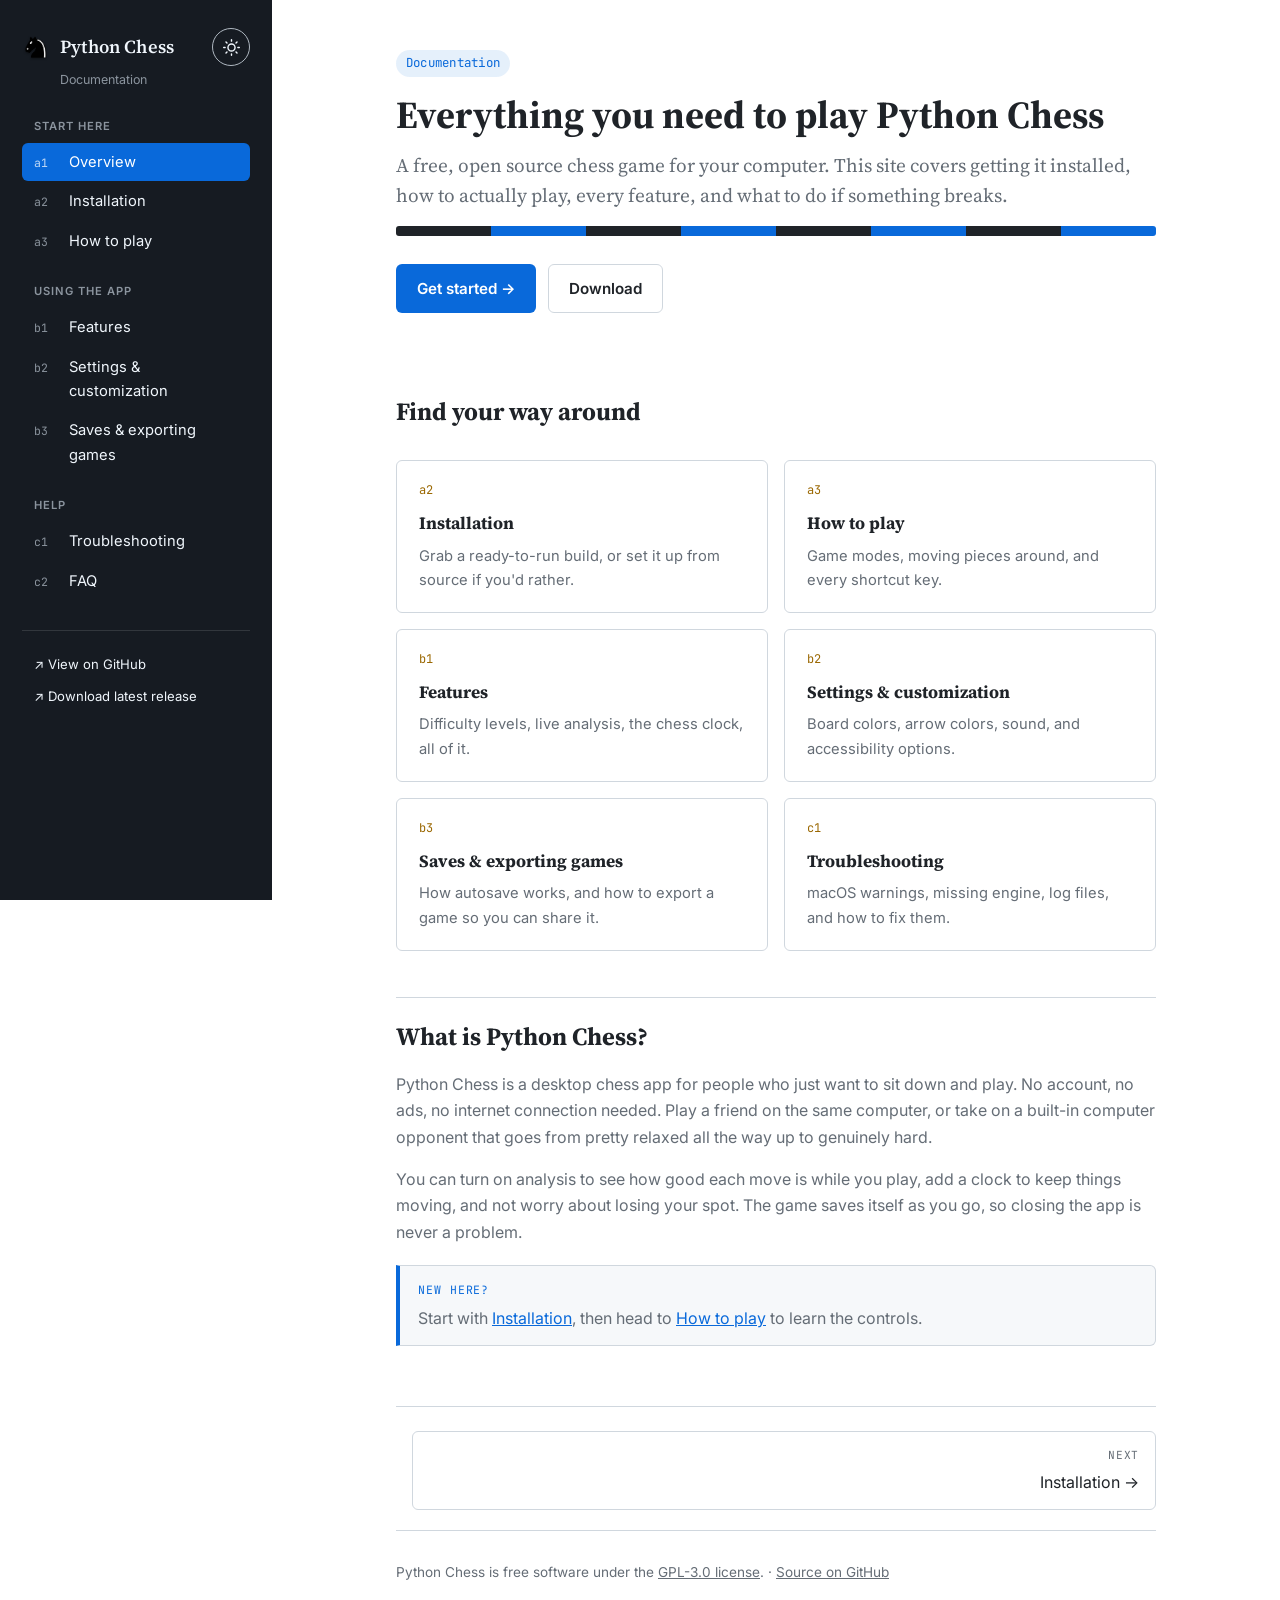
==== docs/index.html @ 27138389 "Docs" ====
<!DOCTYPE html>
<html lang="en" data-theme="dark">
<head>
<meta charset="UTF-8">
<meta name="viewport" content="width=device-width, initial-scale=1.0">
<title>Python Chess Documentation</title>
<meta name="description" content="Documentation for Python Chess, a free desktop chess game. Installation, how to play, features, and troubleshooting.">
<link rel="icon" id="favicon" type="image/png" href="assets/imgs/w_knight.png">
<link rel="preconnect" href="https://fonts.googleapis.com">
<link href="https://fonts.googleapis.com/css2?family=Source+Serif+4:wght@500;600;700&family=Inter:wght@400;500;600;700&family=JetBrains+Mono:wght@400;500&display=swap" rel="stylesheet">
<link rel="stylesheet" href="assets/style.css">
<script>
  (function () {
    try {
      var stored = localStorage.getItem('theme');
      var theme = stored === 'light' || stored === 'dark'
        ? stored
        : (window.matchMedia('(prefers-color-scheme: light)').matches ? 'light' : 'dark');
      document.documentElement.setAttribute('data-theme', theme);
    } catch (e) {}
  })();
</script>
</head>
<body>

<a class="skip-link" href="#main">Skip to content</a>

<div class="topbar">
  <a class="brand" href="index.html"><img class="knight-icon" src="assets/imgs/w_knight.png" alt=""> Python Chess</a>
  <div class="topbar-right">
    <button class="theme-toggle" id="theme-toggle-mobile" type="button" aria-label="Switch to light theme" title="Toggle colour theme">
      <svg class="icon-sun" viewBox="0 0 24 24" fill="none" stroke="currentColor" stroke-width="2" stroke-linecap="round" stroke-linejoin="round" aria-hidden="true" focusable="false"><circle cx="12" cy="12" r="5"></circle><line x1="12" y1="1" x2="12" y2="3"></line><line x1="12" y1="21" x2="12" y2="23"></line><line x1="4.22" y1="4.22" x2="5.64" y2="5.64"></line><line x1="18.36" y1="18.36" x2="19.78" y2="19.78"></line><line x1="1" y1="12" x2="3" y2="12"></line><line x1="21" y1="12" x2="23" y2="12"></line><line x1="4.22" y1="19.78" x2="5.64" y2="18.36"></line><line x1="18.36" y1="5.64" x2="19.78" y2="4.22"></line></svg>
      <svg class="icon-moon" viewBox="0 0 24 24" fill="none" stroke="currentColor" stroke-width="2" stroke-linecap="round" stroke-linejoin="round" aria-hidden="true" focusable="false"><path d="M21 12.79A9 9 0 1 1 11.21 3 7 7 0 0 0 21 12.79z"></path></svg>
    </button>
    <button class="nav-toggle" aria-expanded="false" aria-label="Toggle navigation">Menu</button>
  </div>
</div>

<div class="shell">
  <aside class="sidebar">
    <div class="brand-row">
      <a class="brand" href="index.html">
        <img class="knight-icon" src="assets/imgs/w_knight.png" alt="">
        <span class="brand-name">Python Chess</span>
      </a>
      <button class="theme-toggle" id="theme-toggle" type="button" aria-label="Switch to light theme" title="Toggle colour theme">
        <svg class="icon-sun" viewBox="0 0 24 24" fill="none" stroke="currentColor" stroke-width="2" stroke-linecap="round" stroke-linejoin="round" aria-hidden="true" focusable="false"><circle cx="12" cy="12" r="5"></circle><line x1="12" y1="1" x2="12" y2="3"></line><line x1="12" y1="21" x2="12" y2="23"></line><line x1="4.22" y1="4.22" x2="5.64" y2="5.64"></line><line x1="18.36" y1="18.36" x2="19.78" y2="19.78"></line><line x1="1" y1="12" x2="3" y2="12"></line><line x1="21" y1="12" x2="23" y2="12"></line><line x1="4.22" y1="19.78" x2="5.64" y2="18.36"></line><line x1="18.36" y1="5.64" x2="19.78" y2="4.22"></line></svg>
        <svg class="icon-moon" viewBox="0 0 24 24" fill="none" stroke="currentColor" stroke-width="2" stroke-linecap="round" stroke-linejoin="round" aria-hidden="true" focusable="false"><path d="M21 12.79A9 9 0 1 1 11.21 3 7 7 0 0 0 21 12.79z"></path></svg>
      </button>
    </div>
    <p class="tagline">Documentation</p>

    <nav aria-label="Documentation">
      <div class="nav-group">
        <p class="nav-group-label">Start here</p>
        <ul>
          <li><a href="index.html"><span class="sq">a1</span>Overview</a></li>
          <li><a href="installation.html"><span class="sq">a2</span>Installation</a></li>
          <li><a href="how-to-play.html"><span class="sq">a3</span>How to play</a></li>
        </ul>
      </div>
      <div class="nav-group">
        <p class="nav-group-label">Using the app</p>
        <ul>
          <li><a href="features.html"><span class="sq">b1</span>Features</a></li>
          <li><a href="settings.html"><span class="sq">b2</span>Settings &amp; customization</a></li>
          <li><a href="saves-and-export.html"><span class="sq">b3</span>Saves &amp; exporting games</a></li>
        </ul>
      </div>
      <div class="nav-group">
        <p class="nav-group-label">Help</p>
        <ul>
          <li><a href="troubleshooting.html"><span class="sq">c1</span>Troubleshooting</a></li>
          <li><a href="faq.html"><span class="sq">c2</span>FAQ</a></li>
        </ul>
      </div>
    </nav>

    <div class="sidebar-footer">
      <a href="https://github.com/bottledpepsi/Python-Chess">↗ View on GitHub</a>
      <a href="https://github.com/bottledpepsi/Python-Chess/releases">↗ Download latest release</a>
    </div>
  </aside>

  <main id="main">
    <div class="content">

      <div class="hero">
        <span class="eyebrow">Documentation</span>
        <h1>Everything you need to play Python Chess</h1>
        <p class="lede">A free, open source chess game for your computer. This site covers getting it installed, how to actually play, every feature, and what to do if something breaks.</p>
        <div class="board-strip" aria-hidden="true">
          <span></span><span></span><span></span><span></span><span></span><span></span><span></span><span></span>
        </div>
        <div class="btn-row">
          <a class="btn btn-primary" href="installation.html">Get started →</a>
          <a class="btn btn-ghost" href="https://github.com/bottledpepsi/Python-Chess/releases">Download</a>
        </div>
      </div>

      <h2>Find your way around</h2>
      <div class="card-grid">
        <a class="card" href="installation.html">
          <span class="sq">a2</span>
          <h3>Installation</h3>
          <p>Grab a ready-to-run build, or set it up from source if you'd rather.</p>
        </a>
        <a class="card" href="how-to-play.html">
          <span class="sq">a3</span>
          <h3>How to play</h3>
          <p>Game modes, moving pieces around, and every shortcut key.</p>
        </a>
        <a class="card" href="features.html">
          <span class="sq">b1</span>
          <h3>Features</h3>
          <p>Difficulty levels, live analysis, the chess clock, all of it.</p>
        </a>
        <a class="card" href="settings.html">
          <span class="sq">b2</span>
          <h3>Settings &amp; customization</h3>
          <p>Board colors, arrow colors, sound, and accessibility options.</p>
        </a>
        <a class="card" href="saves-and-export.html">
          <span class="sq">b3</span>
          <h3>Saves &amp; exporting games</h3>
          <p>How autosave works, and how to export a game so you can share it.</p>
        </a>
        <a class="card" href="troubleshooting.html">
          <span class="sq">c1</span>
          <h3>Troubleshooting</h3>
          <p>macOS warnings, missing engine, log files, and how to fix them.</p>
        </a>
      </div>

      <h2>What is Python Chess?</h2>
      <p>Python Chess is a desktop chess app for people who just want to sit down and play. No account, no ads, no internet connection needed. Play a friend on the same computer, or take on a built-in computer opponent that goes from pretty relaxed all the way up to genuinely hard.</p>
      <p>You can turn on analysis to see how good each move is while you play, add a clock to keep things moving, and not worry about losing your spot. The game saves itself as you go, so closing the app is never a problem.</p>

      <div class="callout tip">
        <span class="callout-label">New here?</span>
        <p>Start with <a href="installation.html">Installation</a>, then head to <a href="how-to-play.html">How to play</a> to learn the controls.</p>
      </div>

      <div class="page-nav">
        <span></span>
        <a class="next" href="installation.html">
          <span class="dir">Next</span>
          Installation →
        </a>
      </div>

    </div>
    <div class="site-footer">
      Python Chess is free software under the <a href="https://github.com/bottledpepsi/Python-Chess/blob/main/LICENSE">GPL-3.0 license</a>. ·
      <a href="https://github.com/bottledpepsi/Python-Chess">Source on GitHub</a>
    </div>
  </main>
</div>

<script src="assets/theme.js"></script>
</body>
</html>
---- docs/assets/style.css ----
/* Python Chess Documentation
   Theme system copied from bottledpepsi.github.io: two palettes swapped via
   [data-theme] on <html>, cross-faded by CSS transitions (never by JS).
   Layout still borrows the sidebar-and-content shape of docs sites like
   Just the Docs, but colours now ride on the same tokens as the homepage.
*/

:root,
[data-theme="dark"] {
  --bg: #0d1117;
  --bg-secondary: #161b22;
  --bg-card: #161b22;
  --bg-card-hover: #1f2937;
  --text: #f0f6fc;
  --text-muted: #8b949e;
  --accent: #58a6ff;
  --accent-soft: rgba(88, 166, 255, 0.15);
  --border: #30363d;
  --border-hover: #484f58;
  --rook: #f85149;
  --rook-soft: rgba(248, 81, 73, 0.12);
  --gold: #e3b341;
  --glow: rgba(88, 166, 255, 0.4);

  --sidebar-bg: #010409;
  --sidebar-text: #c9d1d9;
  --sidebar-text-muted: #7d8590;
  --sidebar-active-bg: var(--accent);
  --sidebar-active-text: #0d1117;

  --theme-duration: 0.4s;
  --theme-easing: cubic-bezier(0.4, 0, 0.2, 1);
  --interact-duration: 0.25s;
}

[data-theme="light"] {
  --bg: #ffffff;
  --bg-secondary: #f6f8fa;
  --bg-card: #ffffff;
  --bg-card-hover: #f6f8fa;
  --text: #1f2328;
  --text-muted: #656d76;
  --accent: #0969da;
  --accent-soft: rgba(9, 105, 218, 0.1);
  --border: #d0d7de;
  --border-hover: #afb8c1;
  --rook: #cf222e;
  --rook-soft: rgba(207, 34, 46, 0.08);
  --gold: #9a6700;
  --glow: rgba(9, 105, 218, 0.3);

  --sidebar-bg: #161b22;
  --sidebar-text: #f0f6fc;
  --sidebar-text-muted: #8b949e;
  --sidebar-active-bg: var(--accent);
  --sidebar-active-text: #ffffff;
}

:root {
  --font-display: "Source Serif 4", "Iowan Old Style", Georgia, serif;
  --font-body: "Inter", -apple-system, BlinkMacSystemFont, "Segoe UI", sans-serif;
  --font-mono: "JetBrains Mono", ui-monospace, "SF Mono", Menlo, Consolas, monospace;

  --radius: 6px;
  --sidebar-w: 272px;
  --content-max: 760px;
}

* { box-sizing: border-box; }

html {
  scroll-behavior: smooth;
  color-scheme: dark;
}
[data-theme="light"] html,
html[data-theme="light"] {
  color-scheme: light;
}

body {
  margin: 0;
  background: var(--bg);
  color: var(--text);
  font-family: var(--font-body);
  font-size: 16px;
  line-height: 1.65;
  -webkit-font-smoothing: antialiased;
  -moz-osx-font-smoothing: grayscale;
  transition:
    background-color var(--theme-duration) var(--theme-easing),
    color var(--theme-duration) var(--theme-easing);
}

/* ---------- Skip link / accessibility ---------- */
.skip-link {
  position: absolute;
  left: -9999px;
  top: 0;
  background: var(--text);
  color: var(--bg);
  padding: 10px 16px;
  z-index: 200;
  border-radius: 0 0 var(--radius) 0;
}
.skip-link:focus {
  left: 0;
}

a:focus-visible,
button:focus-visible,
input:focus-visible,
summary:focus-visible {
  outline: 2px solid var(--accent);
  outline-offset: 2px;
}

/* ---------- Top bar (mobile) ---------- */
.topbar {
  display: none;
  position: sticky;
  top: 0;
  z-index: 100;
  align-items: center;
  justify-content: space-between;
  background: var(--sidebar-bg);
  color: var(--sidebar-text);
  padding: 14px 18px;
  transition: background-color var(--theme-duration) var(--theme-easing);
}
.topbar .brand {
  display: flex;
  align-items: center;
  gap: 10px;
  color: var(--sidebar-text);
  text-decoration: none;
  font-family: var(--font-display);
  font-weight: 600;
  font-size: 1.05rem;
}
.topbar .brand img { width: 24px; height: 24px; }
.topbar-right { display: flex; align-items: center; gap: 10px; }
.nav-toggle {
  background: none;
  border: 1px solid var(--sidebar-text);
  color: var(--sidebar-text);
  border-radius: var(--radius);
  padding: 6px 10px;
  font-size: 0.9rem;
  font-family: var(--font-body);
  cursor: pointer;
}

/* ---------- Layout shell ---------- */
.shell {
  display: grid;
  grid-template-columns: var(--sidebar-w) minmax(0, 1fr);
  min-height: 100vh;
}

/* ---------- Sidebar ---------- */
.sidebar {
  background: var(--sidebar-bg);
  color: var(--sidebar-text);
  padding: 28px 22px 40px;
  position: sticky;
  top: 0;
  height: 100vh;
  overflow-y: auto;
  transition: background-color var(--theme-duration) var(--theme-easing);
}

.sidebar .brand-row {
  display: flex;
  align-items: center;
  justify-content: space-between;
  gap: 10px;
  margin-bottom: 4px;
}
.sidebar .brand {
  display: flex;
  align-items: center;
  gap: 10px;
  text-decoration: none;
  color: var(--sidebar-text);
}
.sidebar .brand img {
  width: 28px;
  height: 28px;
  filter: drop-shadow(0 1px 1px rgba(0,0,0,.4));
}
.sidebar .brand-name {
  font-family: var(--font-display);
  font-weight: 600;
  font-size: 1.15rem;
  letter-spacing: 0.01em;
}
.sidebar .tagline {
  font-size: 0.78rem;
  color: var(--sidebar-text-muted);
  margin: 2px 0 26px 38px;
}

.sidebar nav { margin-top: 8px; }

.nav-group {
  margin-bottom: 22px;
}
.nav-group-label {
  font-size: 0.7rem;
  text-transform: uppercase;
  letter-spacing: 0.09em;
  color: var(--sidebar-text-muted);
  font-weight: 600;
  margin: 0 0 8px 12px;
}
.nav-group ul {
  list-style: none;
  margin: 0;
  padding: 0;
}
.nav-group li { margin: 1px 0; }

.nav-group a {
  display: flex;
  align-items: baseline;
  gap: 9px;
  text-decoration: none;
  color: var(--sidebar-text);
  padding: 7px 12px;
  border-radius: var(--radius);
  font-size: 0.92rem;
  transition: background-color .12s ease, color .12s ease;
}
.nav-group a:hover {
  background: rgba(255,255,255,0.08);
}
.nav-group a .sq {
  font-family: var(--font-mono);
  font-size: 0.72rem;
  color: var(--sidebar-text-muted);
  min-width: 26px;
}
.nav-group a.active {
  background: var(--sidebar-active-bg);
  color: var(--sidebar-active-text);
}
.nav-group a.active .sq { color: var(--sidebar-active-text); opacity: 0.75; }

.sidebar-footer {
  margin-top: 30px;
  padding-top: 18px;
  border-top: 1px solid rgba(255,255,255,0.12);
  font-size: 0.82rem;
}
.sidebar-footer a {
  color: var(--sidebar-text);
  display: block;
  padding: 5px 12px;
  text-decoration: none;
  border-radius: var(--radius);
}
.sidebar-footer a:hover { background: rgba(255,255,255,0.08); }

/* ---------- Theme toggle (icons + transitions copied from the homepage) ---------- */
.theme-toggle {
  width: 38px;
  height: 38px;
  border-radius: 50%;
  border: 1px solid var(--border-hover);
  background: transparent;
  color: var(--sidebar-text);
  cursor: pointer;
  display: flex;
  align-items: center;
  justify-content: center;
  flex-shrink: 0;
  position: relative;
  transition:
    background-color var(--theme-duration) var(--theme-easing),
    border-color var(--theme-duration) var(--theme-easing),
    color var(--theme-duration) var(--theme-easing),
    transform var(--interact-duration) var(--theme-easing),
    box-shadow var(--interact-duration) var(--theme-easing);
}
.theme-toggle:hover {
  border-color: var(--accent);
  transform: scale(1.05);
  box-shadow: 0 0 16px var(--glow);
}
.theme-toggle:active { transform: scale(0.95); }
.theme-toggle svg {
  width: 17px;
  height: 17px;
  position: absolute;
  transition: opacity 0.3s var(--theme-easing), transform 0.3s var(--theme-easing);
}
.icon-sun { opacity: 0; transform: rotate(-90deg) scale(0.5); }
.icon-moon { opacity: 1; transform: rotate(0deg) scale(1); }
[data-theme="light"] .icon-sun { opacity: 1; transform: rotate(0deg) scale(1); }
[data-theme="light"] .icon-moon { opacity: 0; transform: rotate(90deg) scale(0.5); }

/* ---------- Main content ---------- */
main {
  padding: 56px 48px 100px;
  min-width: 0;
}
.content {
  max-width: var(--content-max);
  margin: 0 auto;
}

.eyebrow {
  font-family: var(--font-mono);
  font-size: 0.78rem;
  color: var(--accent);
  background: var(--accent-soft);
  display: inline-block;
  padding: 3px 10px;
  border-radius: 20px;
  margin-bottom: 16px;
  letter-spacing: 0.02em;
  transition: background-color var(--theme-duration) var(--theme-easing);
}

h1 {
  font-family: var(--font-display);
  font-size: 2.4rem;
  line-height: 1.15;
  margin: 0 0 14px;
  color: var(--text);
}
h2 {
  font-family: var(--font-display);
  font-size: 1.55rem;
  margin: 46px 0 14px;
  padding-top: 18px;
  border-top: 1px solid var(--border);
  color: var(--text);
  transition: border-color var(--theme-duration) var(--theme-easing);
}
h2:first-of-type { border-top: none; padding-top: 0; }
h3 {
  font-family: var(--font-display);
  font-size: 1.18rem;
  margin: 30px 0 10px;
  color: var(--text);
}
p { margin: 0 0 16px; color: var(--text-muted); }
.lede {
  font-size: 1.2rem;
  color: var(--text-muted);
  font-family: var(--font-display);
  line-height: 1.55;
}

a { color: var(--accent); transition: color var(--theme-duration) var(--theme-easing); }
a:hover { color: var(--rook); }

ul, ol {
  color: var(--text-muted);
  padding-left: 1.3em;
}
li { margin-bottom: 8px; }

strong { color: var(--text); }

code {
  font-family: var(--font-mono);
  background: var(--bg-secondary);
  border: 1px solid var(--border);
  padding: 1px 6px;
  border-radius: 4px;
  font-size: 0.88em;
  color: var(--text);
  transition: background-color var(--theme-duration) var(--theme-easing), border-color var(--theme-duration) var(--theme-easing);
}
pre {
  background: var(--sidebar-bg);
  color: #e6edf3;
  padding: 16px 18px;
  border-radius: var(--radius);
  overflow-x: auto;
  font-family: var(--font-mono);
  font-size: 0.86rem;
  line-height: 1.6;
  margin: 0 0 20px;
  transition: background-color var(--theme-duration) var(--theme-easing);
}
pre code {
  background: none;
  border: none;
  padding: 0;
  color: inherit;
}

hr {
  border: none;
  border-top: 1px solid var(--border);
  margin: 40px 0;
}

/* ---------- Callouts ---------- */
.callout {
  border: 1px solid var(--border);
  background: var(--bg-secondary);
  border-left: 4px solid var(--accent);
  border-radius: 0 var(--radius) var(--radius) 0;
  padding: 14px 18px;
  margin: 20px 0;
  transition: background-color var(--theme-duration) var(--theme-easing), border-color var(--theme-duration) var(--theme-easing);
}
.callout p:last-child { margin-bottom: 0; }
.callout.tip { border-left-color: var(--accent); }
.callout.warn { border-left-color: var(--rook); background: var(--rook-soft); }
.callout-label {
  font-family: var(--font-mono);
  font-size: 0.72rem;
  text-transform: uppercase;
  letter-spacing: 0.08em;
  color: var(--accent);
  display: block;
  margin-bottom: 6px;
}
.callout.warn .callout-label { color: var(--rook); }

/* ---------- Cards (home page) ---------- */
.card-grid {
  display: grid;
  grid-template-columns: repeat(2, 1fr);
  gap: 16px;
  margin: 28px 0 10px;
}
.card {
  border: 1px solid var(--border);
  background: var(--bg-card);
  border-radius: var(--radius);
  padding: 20px 22px;
  text-decoration: none;
  display: block;
  transition: border-color .12s ease, transform .12s ease, background-color var(--theme-duration) var(--theme-easing);
}
.card:hover {
  border-color: var(--accent);
  transform: translateY(-2px);
  background: var(--bg-card-hover);
}
.card .sq {
  font-family: var(--font-mono);
  font-size: 0.75rem;
  color: var(--gold);
  display: block;
  margin-bottom: 8px;
}
.card h3 {
  margin: 0 0 6px;
  font-size: 1.08rem;
  color: var(--text);
}
.card p {
  margin: 0;
  font-size: 0.92rem;
  color: var(--text-muted);
}

/* ---------- Buttons ---------- */
.btn {
  display: inline-flex;
  align-items: center;
  gap: 8px;
  padding: 11px 20px;
  border-radius: var(--radius);
  text-decoration: none;
  font-weight: 600;
  font-size: 0.95rem;
  border: 1px solid transparent;
  transition: background-color var(--interact-duration) var(--theme-easing), border-color var(--interact-duration) var(--theme-easing), box-shadow var(--interact-duration) var(--theme-easing);
}
.btn-primary {
  background: var(--accent);
  color: #ffffff;
}
.btn-primary:hover { box-shadow: 0 0 16px var(--glow); color: #fff; }
.btn-ghost {
  border-color: var(--border);
  color: var(--text);
  background: var(--bg-card);
}
.btn-ghost:hover { border-color: var(--accent); color: var(--text); }
.btn-row { display: flex; gap: 12px; flex-wrap: wrap; margin: 24px 0; }

/* ---------- Hero (home) ---------- */
.hero {
  position: relative;
  margin: -8px 0 40px;
  padding-bottom: 8px;
}
.board-strip {
  display: grid;
  grid-template-columns: repeat(8, 1fr);
  height: 10px;
  border-radius: 3px;
  overflow: hidden;
  margin: 0 0 28px;
}
.board-strip span:nth-child(odd) { background: var(--text); transition: background-color var(--theme-duration) var(--theme-easing); }
.board-strip span:nth-child(even) { background: var(--accent); transition: background-color var(--theme-duration) var(--theme-easing); }

/* ---------- Table ---------- */
table {
  width: 100%;
  border-collapse: collapse;
  margin: 10px 0 26px;
  font-size: 0.94rem;
}
th, td {
  text-align: left;
  padding: 9px 12px;
  border-bottom: 1px solid var(--border);
}
th {
  font-family: var(--font-mono);
  font-size: 0.75rem;
  text-transform: uppercase;
  letter-spacing: 0.06em;
  color: var(--text-muted);
  border-bottom: 2px solid var(--text);
}
tr:hover td { background: var(--bg-secondary); }

/* ---------- Feature list ---------- */
.feat {
  border-top: 1px solid var(--border);
  padding: 20px 0;
}
.feat:first-of-type { border-top: none; }
.feat-head {
  display: flex;
  align-items: baseline;
  gap: 12px;
  margin-bottom: 6px;
}
.feat-head .sq {
  font-family: var(--font-mono);
  color: var(--gold);
  font-size: 0.85rem;
}
.feat-head h3 { margin: 0; }

/* ---------- Page nav (prev/next) ---------- */
.page-nav {
  display: flex;
  justify-content: space-between;
  gap: 16px;
  margin-top: 60px;
  padding-top: 24px;
  border-top: 1px solid var(--border);
}
.page-nav a {
  flex: 1;
  border: 1px solid var(--border);
  border-radius: var(--radius);
  padding: 14px 16px;
  text-decoration: none;
  color: var(--text);
}
.page-nav a:hover { border-color: var(--accent); }
.page-nav .dir {
  display: block;
  font-family: var(--font-mono);
  font-size: 0.7rem;
  color: var(--text-muted);
  text-transform: uppercase;
  letter-spacing: 0.06em;
  margin-bottom: 4px;
}
.page-nav .next { text-align: right; }

/* ---------- Footer ---------- */
.site-footer {
  max-width: var(--content-max);
  margin: 0 auto;
  padding: 30px 0 10px;
  font-size: 0.85rem;
  color: var(--text-muted);
  border-top: 1px solid var(--border);
  margin-top: 20px;
}
.site-footer a { color: var(--text-muted); }

/* ---------- Reduced motion ---------- */
@media (prefers-reduced-motion: reduce) {
  *, *::before, *::after {
    animation-duration: 0.01ms !important;
    animation-iteration-count: 1 !important;
    transition-duration: 0.01ms !important;
  }
}

/* ---------- Responsive ---------- */
@media (max-width: 900px) {
  .shell {
    grid-template-columns: 1fr;
  }
  .topbar { display: flex; }
  .sidebar {
    position: fixed;
    left: 0;
    top: 57px;
    width: min(84vw, 320px);
    height: calc(100vh - 57px);
    transform: translateX(-100%);
    transition: transform .18s ease;
    z-index: 90;
    box-shadow: 4px 0 24px rgba(0,0,0,0.35);
  }
  .sidebar.open { transform: translateX(0); }
  main { padding: 32px 20px 80px; }
  h1 { font-size: 1.9rem; }
  .card-grid { grid-template-columns: 1fr; }
}
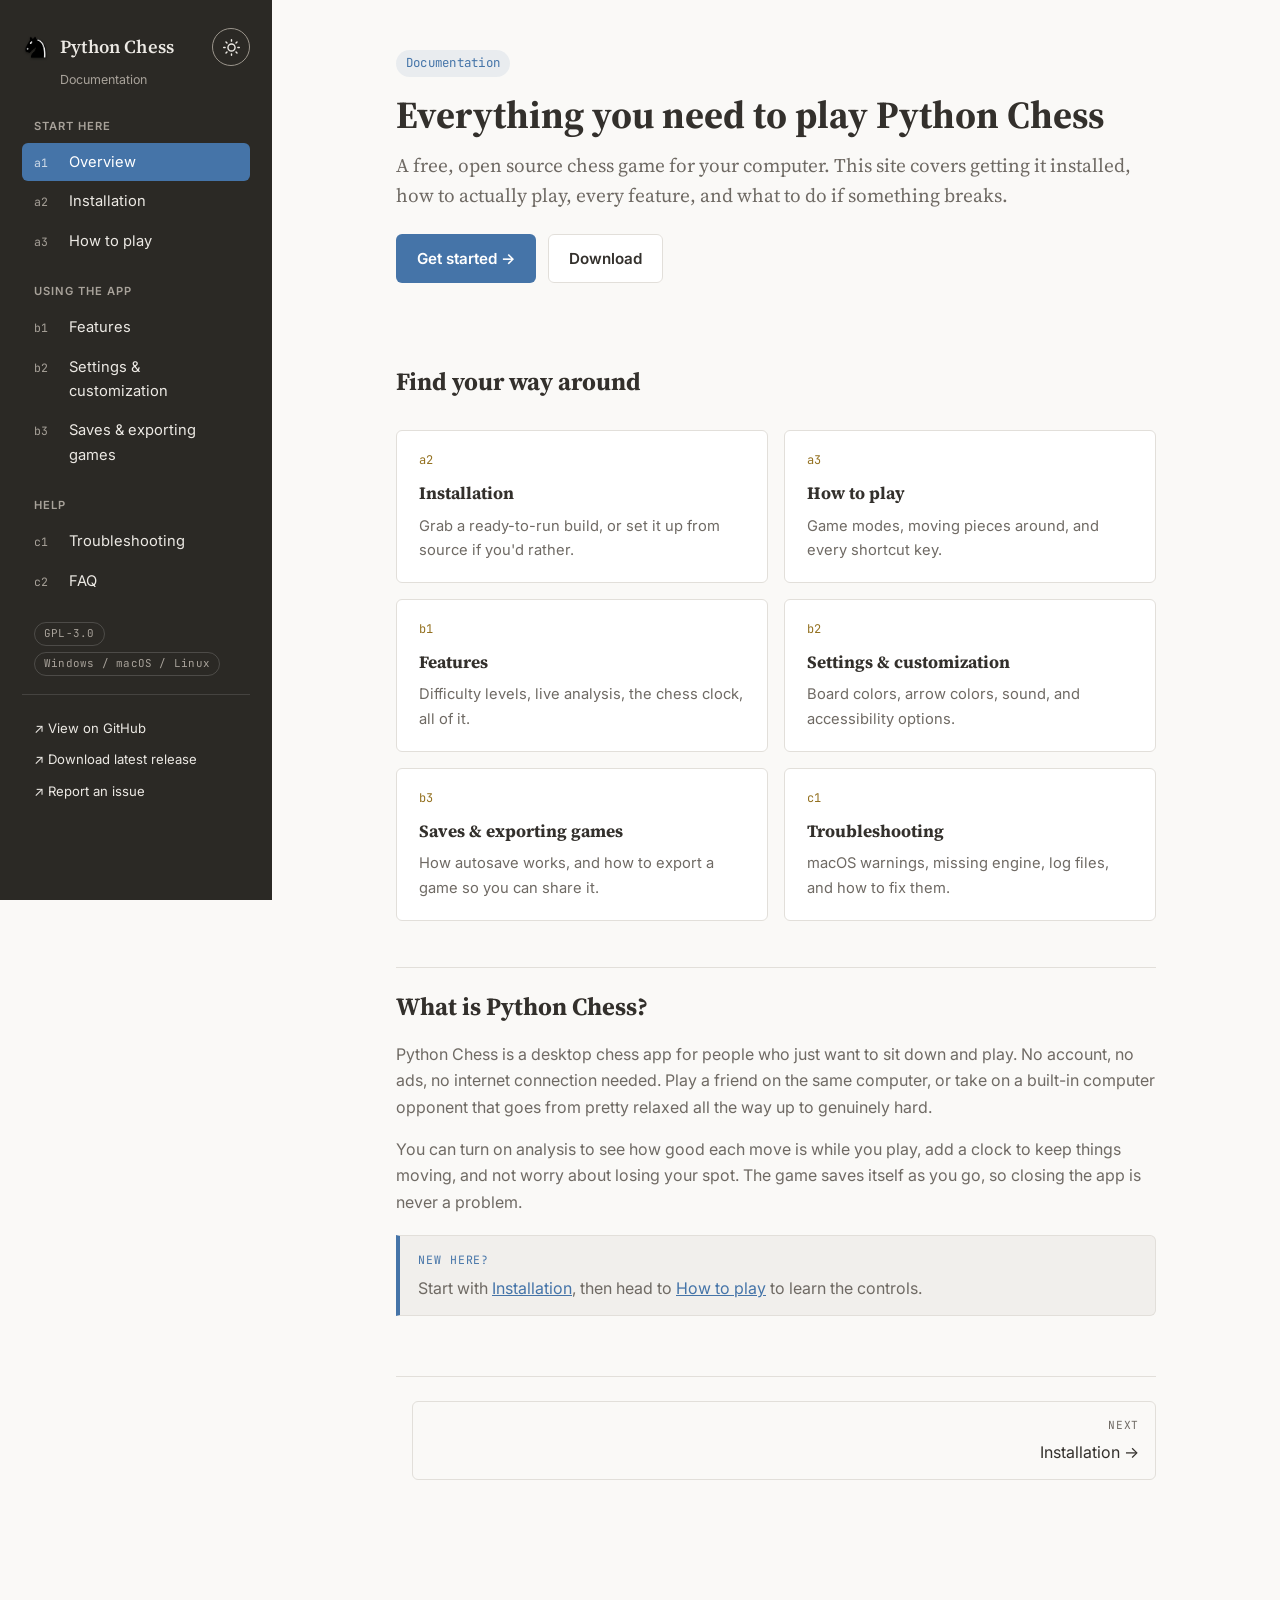
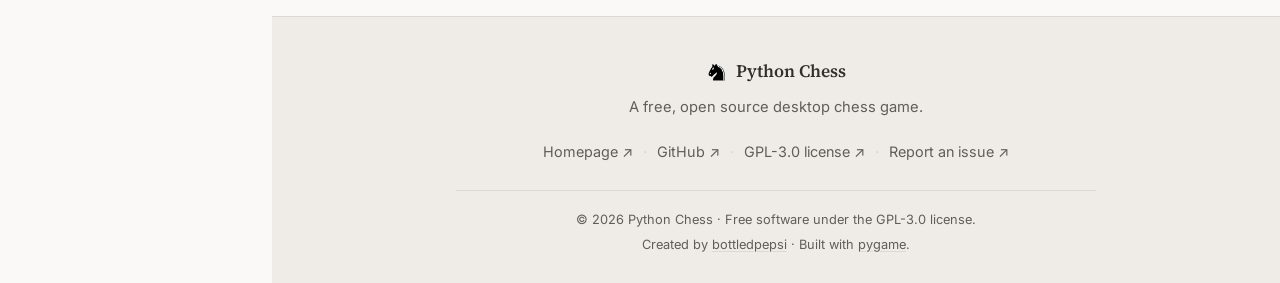
==== commit e9cc6e79: "Rework footer" ====
--- a/docs/index.html
+++ b/docs/index.html
@@ -76,9 +76,14 @@
       </div>
     </nav>
 
+    <div class="sidebar-meta">
+      <span class="sidebar-badge">GPL-3.0</span>
+      <span class="sidebar-badge">Windows / macOS / Linux</span>
+    </div>
     <div class="sidebar-footer">
       <a href="https://github.com/bottledpepsi/Python-Chess">↗ View on GitHub</a>
       <a href="https://github.com/bottledpepsi/Python-Chess/releases">↗ Download latest release</a>
+      <a href="https://github.com/bottledpepsi/Python-Chess/issues">↗ Report an issue</a>
     </div>
   </aside>
 
@@ -89,9 +94,6 @@
         <span class="eyebrow">Documentation</span>
         <h1>Everything you need to play Python Chess</h1>
         <p class="lede">A free, open source chess game for your computer. This site covers getting it installed, how to actually play, every feature, and what to do if something breaks.</p>
-        <div class="board-strip" aria-hidden="true">
-          <span></span><span></span><span></span><span></span><span></span><span></span><span></span><span></span>
-        </div>
         <div class="btn-row">
           <a class="btn btn-primary" href="installation.html">Get started →</a>
           <a class="btn btn-ghost" href="https://github.com/bottledpepsi/Python-Chess/releases">Download</a>
@@ -150,13 +152,11 @@
       </div>
 
     </div>
-    <div class="site-footer">
-      Python Chess is free software under the <a href="https://github.com/bottledpepsi/Python-Chess/blob/main/LICENSE">GPL-3.0 license</a>. ·
-      <a href="https://github.com/bottledpepsi/Python-Chess">Source on GitHub</a>
-    </div>
+    <div id="site-footer-slot"></div>
   </main>
 </div>
 
+<script src="assets/footer.js"></script>
 <script src="assets/theme.js"></script>
 </body>
 </html>
--- a/docs/assets/style.css
+++ b/docs/assets/style.css
@@ -7,26 +7,42 @@
 
 :root,
 [data-theme="dark"] {
-  --bg: #0d1117;
-  --bg-secondary: #161b22;
-  --bg-card: #161b22;
-  --bg-card-hover: #1f2937;
-  --text: #f0f6fc;
-  --text-muted: #8b949e;
-  --accent: #58a6ff;
-  --accent-soft: rgba(88, 166, 255, 0.15);
-  --border: #30363d;
-  --border-hover: #484f58;
-  --rook: #f85149;
-  --rook-soft: rgba(248, 81, 73, 0.12);
-  --gold: #e3b341;
-  --glow: rgba(88, 166, 255, 0.4);
-
-  --sidebar-bg: #010409;
-  --sidebar-text: #c9d1d9;
-  --sidebar-text-muted: #7d8590;
+  /* Softer, slightly warmer dark palette - less saturated than a pure
+     GitHub-style near-black, easier on the eyes for long reading sessions. */
+  --bg: #14181f;
+  --bg-secondary: #1b212b;
+  --bg-card: #1b212b;
+  --bg-card-hover: #232a35;
+  --text: #e6e9ef;
+  --text-muted: #99a1ae;
+  --accent: #7aa8e0;
+  --accent-soft: rgba(122, 168, 224, 0.14);
+  /* accent is tuned for text/links on a dark page background (7.5:1).
+     Filled surfaces (buttons) need a darker shade so white text on top
+     still clears 4.5:1 - accent itself only manages 2.5:1 there. */
+  --accent-emphasis: #3d6fb4;
+  --border: #2a313d;
+  --border-hover: #3d4552;
+  /* Resting-state border for standalone controls like the theme toggle.
+     border-hover only manages 2.3:1 against the page background, which
+     falls short of the 3:1 WCAG wants for a UI component's visible edge
+     at rest, so this is a slightly lighter grey in the same family. */
+  --control-border: #5b6472;
+  --rook: #e08585;
+  --rook-soft: rgba(224, 133, 133, 0.12);
+  --gold: #d9b877;
+  --glow: rgba(122, 168, 224, 0.35);
+
+  --sidebar-bg: #10141a;
+  --sidebar-text: #c7cdd6;
+  --sidebar-text-muted: #7c8492;
   --sidebar-active-bg: var(--accent);
-  --sidebar-active-text: #0d1117;
+  --sidebar-active-text: #14181f;
+
+  --footer-bg: #1b212b;
+  --footer-text: #a6adb8;
+  --footer-heading: #dfe3e9;
+  --footer-border: #2a313d;
 
   --theme-duration: 0.4s;
   --theme-easing: cubic-bezier(0.4, 0, 0.2, 1);
@@ -34,26 +50,38 @@
 }
 
 [data-theme="light"] {
-  --bg: #ffffff;
-  --bg-secondary: #f6f8fa;
+  /* Softer light palette - warm off-white instead of stark white, muted
+     ink instead of near-black, gentler blue accent. */
+  --bg: #faf9f7;
+  --bg-secondary: #f1efec;
   --bg-card: #ffffff;
-  --bg-card-hover: #f6f8fa;
-  --text: #1f2328;
-  --text-muted: #656d76;
-  --accent: #0969da;
-  --accent-soft: rgba(9, 105, 218, 0.1);
-  --border: #d0d7de;
-  --border-hover: #afb8c1;
-  --rook: #cf222e;
-  --rook-soft: rgba(207, 34, 46, 0.08);
-  --gold: #9a6700;
-  --glow: rgba(9, 105, 218, 0.3);
-
-  --sidebar-bg: #161b22;
-  --sidebar-text: #f0f6fc;
-  --sidebar-text-muted: #8b949e;
+  --bg-card-hover: #f5f3f0;
+  --text: #33302c;
+  --text-muted: #6f6a64;
+  --accent: #4574a8;
+  --accent-soft: rgba(69, 116, 168, 0.09);
+  /* Light theme's accent already clears 4.5:1 with white text,
+     so accent-emphasis just matches accent here - kept as a separate
+     token anyway so both themes can be styled through the same variable. */
+  --accent-emphasis: #4574a8;
+  --border: #e2dfda;
+  --border-hover: #c9c4bc;
+  --control-border: #9b958c;
+  --rook: #b8544f;
+  --rook-soft: rgba(184, 84, 79, 0.08);
+  --gold: #93701f;
+  --glow: rgba(69, 116, 168, 0.25);
+
+  --sidebar-bg: #2b2925;
+  --sidebar-text: #ece9e4;
+  --sidebar-text-muted: #a8a29a;
   --sidebar-active-bg: var(--accent);
   --sidebar-active-text: #ffffff;
+
+  --footer-bg: #efece7;
+  --footer-text: #625d56;
+  --footer-heading: #33302c;
+  --footer-border: #ddd8d1;
 }
 
 :root {
@@ -246,8 +274,25 @@
 }
 .nav-group a.active .sq { color: var(--sidebar-active-text); opacity: 0.75; }
 
+.sidebar-meta {
+  display: flex;
+  align-items: center;
+  gap: 6px;
+  flex-wrap: wrap;
+  margin: 4px 12px 0;
+}
+.sidebar-badge {
+  font-family: var(--font-mono);
+  font-size: 0.68rem;
+  color: var(--sidebar-text-muted);
+  border: 1px solid rgba(255,255,255,0.16);
+  border-radius: 20px;
+  padding: 2px 9px;
+  letter-spacing: 0.02em;
+}
+
 .sidebar-footer {
-  margin-top: 30px;
+  margin-top: 18px;
   padding-top: 18px;
   border-top: 1px solid rgba(255,255,255,0.12);
   font-size: 0.82rem;
@@ -266,7 +311,7 @@
   width: 38px;
   height: 38px;
   border-radius: 50%;
-  border: 1px solid var(--border-hover);
+  border: 1px solid var(--control-border);
   background: transparent;
   color: var(--sidebar-text);
   cursor: pointer;
@@ -301,12 +346,18 @@
 
 /* ---------- Main content ---------- */
 main {
-  padding: 56px 48px 100px;
+  padding: 56px 48px 0;
   min-width: 0;
+  display: flex;
+  flex-direction: column;
+  min-height: 100vh;
 }
 .content {
   max-width: var(--content-max);
   margin: 0 auto;
+  padding-bottom: 80px;
+  width: 100%;
+  flex: 1 0 auto;
 }
 
 .eyebrow {
@@ -476,7 +527,7 @@
   transition: background-color var(--interact-duration) var(--theme-easing), border-color var(--interact-duration) var(--theme-easing), box-shadow var(--interact-duration) var(--theme-easing);
 }
 .btn-primary {
-  background: var(--accent);
+  background: var(--accent-emphasis);
   color: #ffffff;
 }
 .btn-primary:hover { box-shadow: 0 0 16px var(--glow); color: #fff; }
@@ -494,16 +545,6 @@
   margin: -8px 0 40px;
   padding-bottom: 8px;
 }
-.board-strip {
-  display: grid;
-  grid-template-columns: repeat(8, 1fr);
-  height: 10px;
-  border-radius: 3px;
-  overflow: hidden;
-  margin: 0 0 28px;
-}
-.board-strip span:nth-child(odd) { background: var(--text); transition: background-color var(--theme-duration) var(--theme-easing); }
-.board-strip span:nth-child(even) { background: var(--accent); transition: background-color var(--theme-duration) var(--theme-easing); }
 
 /* ---------- Table ---------- */
 table {
@@ -576,16 +617,87 @@
 .page-nav .next { text-align: right; }
 
 /* ---------- Footer ---------- */
+/* The footer markup itself lives in assets/footer.js and is injected into
+   <div id="site-footer-slot"> on each page. Styling stays here so the
+   whole site keeps one visual source of truth. */
 .site-footer {
-  max-width: var(--content-max);
+  background: var(--footer-bg);
+  border-top: 1px solid var(--footer-border);
+  margin-top: 56px;
+  text-align: center;
+  /* main has horizontal padding, so pull the footer out to the edges of
+     its own containing block to get a true full-width grey bar rather
+     than one that's indented to match the article padding. */
+  margin-left: -48px;
+  margin-right: -48px;
+  transition: background-color var(--theme-duration) var(--theme-easing),
+    border-color var(--theme-duration) var(--theme-easing);
+}
+
+.site-footer-inner {
+  max-width: 640px;
   margin: 0 auto;
-  padding: 30px 0 10px;
-  font-size: 0.85rem;
-  color: var(--text-muted);
-  border-top: 1px solid var(--border);
-  margin-top: 20px;
-}
-.site-footer a { color: var(--text-muted); }
+  padding: 40px 48px 24px;
+  display: flex;
+  flex-direction: column;
+  align-items: center;
+}
+
+.footer-brand-link {
+  display: inline-flex;
+  align-items: center;
+  gap: 8px;
+  text-decoration: none;
+  color: var(--footer-heading);
+  font-family: var(--font-display);
+  font-weight: 600;
+  font-size: 1.1rem;
+  margin-bottom: 10px;
+}
+.footer-brand-link img { width: 22px; height: 22px; }
+
+.footer-tagline {
+  margin: 0 0 20px;
+  font-size: 0.92rem;
+  color: var(--footer-text);
+  line-height: 1.55;
+  max-width: 46ch;
+}
+
+.footer-links {
+  display: flex;
+  align-items: center;
+  justify-content: center;
+  flex-wrap: wrap;
+  gap: 6px 10px;
+}
+.footer-links a {
+  color: var(--footer-text);
+  text-decoration: none;
+  font-size: 0.9rem;
+}
+.footer-links a:hover { color: var(--accent); }
+.footer-links .footer-dot { color: var(--footer-border); }
+
+.site-footer-bottom {
+  max-width: 640px;
+  margin: 0 auto;
+  padding: 18px 48px 28px;
+  border-top: 1px solid var(--footer-border);
+}
+.site-footer-bottom p {
+  margin: 0 0 4px;
+  font-size: 0.8rem;
+  color: var(--footer-text);
+}
+.site-footer-bottom p:last-child { margin-bottom: 0; }
+.site-footer-bottom a {
+  color: var(--footer-text);
+  text-decoration: underline;
+  text-decoration-color: var(--footer-border);
+  text-underline-offset: 2px;
+}
+.site-footer-bottom a:hover { color: var(--accent); }
 
 /* ---------- Reduced motion ---------- */
 @media (prefers-reduced-motion: reduce) {
@@ -597,6 +709,9 @@
 }
 
 /* ---------- Responsive ---------- */
+
+/* Tablet and below: collapse the sidebar into a slide-out drawer behind
+   the top bar, and start shrinking side padding. */
 @media (max-width: 900px) {
   .shell {
     grid-template-columns: 1fr;
@@ -614,7 +729,71 @@
     box-shadow: 4px 0 24px rgba(0,0,0,0.35);
   }
   .sidebar.open { transform: translateX(0); }
-  main { padding: 32px 20px 80px; }
+
+  /* Dim/blocking overlay behind the open mobile drawer so a tap outside
+     it closes the menu instead of scrolling the page underneath. */
+  .sidebar-overlay {
+    display: none;
+    position: fixed;
+    inset: 57px 0 0 0;
+    background: rgba(0, 0, 0, 0.45);
+    z-index: 85;
+  }
+  .sidebar-overlay.open { display: block; }
+
+  main {
+    padding: 32px 24px 0;
+  }
+  .site-footer {
+    margin-left: -24px;
+    margin-right: -24px;
+  }
+  .site-footer-inner {
+    padding: 32px 24px 24px;
+  }
+  .site-footer-bottom {
+    padding: 16px 24px 24px;
+  }
+
   h1 { font-size: 1.9rem; }
   .card-grid { grid-template-columns: 1fr; }
 }
+
+/* Phones: single-column footer, tighter spacing, larger tap targets. */
+@media (max-width: 560px) {
+  main {
+    padding: 24px 16px 0;
+  }
+  .content {
+    padding-bottom: 56px;
+  }
+  h1 { font-size: 1.6rem; }
+  h2 { font-size: 1.3rem; margin: 36px 0 12px; }
+  .lede { font-size: 1.05rem; }
+
+  .btn-row { flex-direction: column; align-items: stretch; }
+  .btn { justify-content: center; }
+
+  .page-nav {
+    flex-direction: column;
+  }
+  .page-nav .next { text-align: left; }
+
+  table { font-size: 0.86rem; }
+  th, td { padding: 8px 8px; }
+
+  .site-footer {
+    margin-left: -16px;
+    margin-right: -16px;
+  }
+  .site-footer-inner {
+    padding: 28px 16px 20px;
+  }
+  .site-footer-bottom {
+    padding: 14px 16px 20px;
+  }
+
+  .topbar { padding: 12px 14px; }
+  .nav-toggle { padding: 8px 12px; font-size: 0.85rem; }
+  .theme-toggle { width: 40px; height: 40px; }
+}
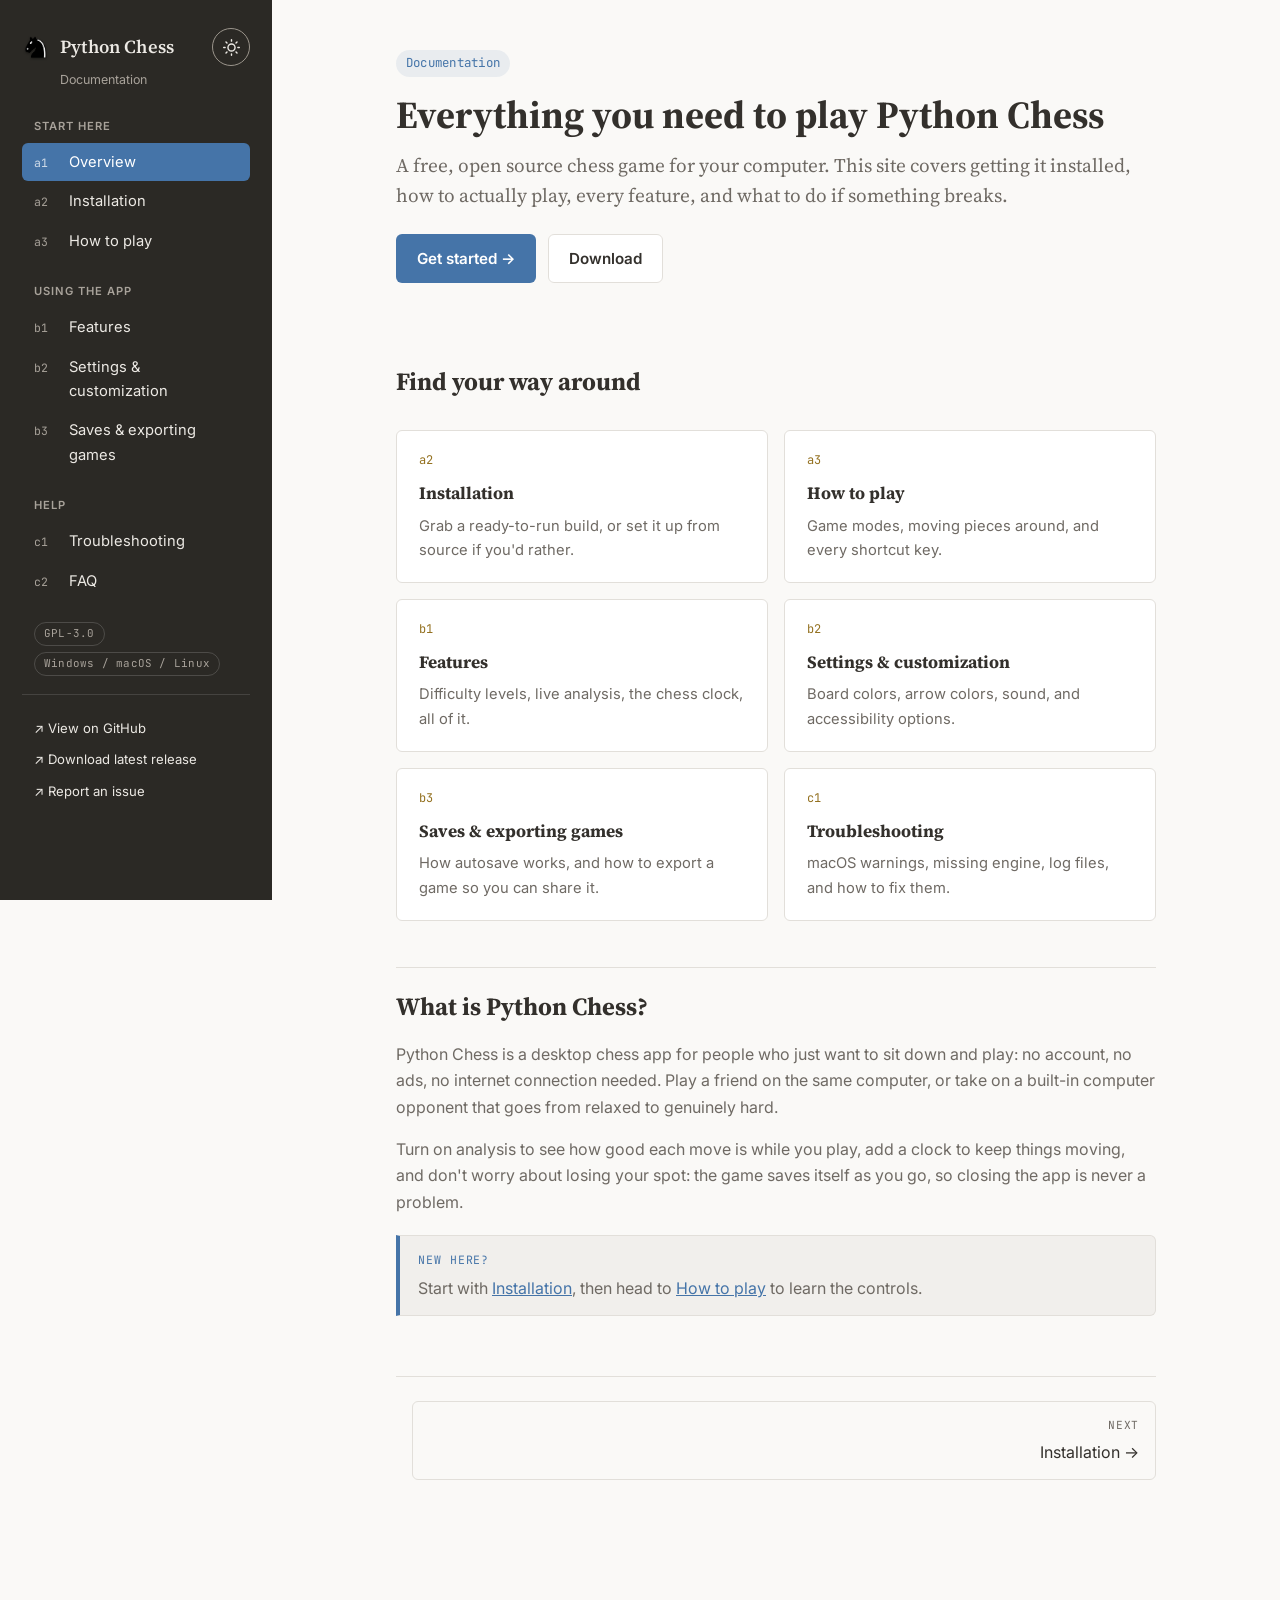
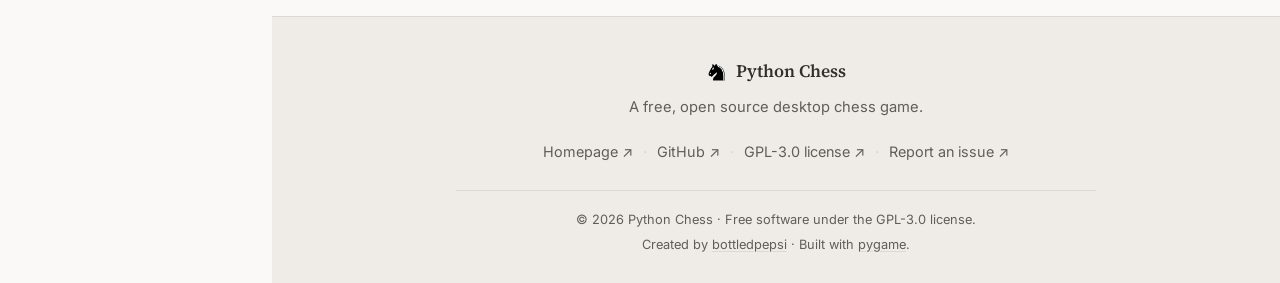
==== commit d6ae4698: "Documentation refining" ====
--- a/docs/index.html
+++ b/docs/index.html
@@ -135,8 +135,8 @@
       </div>
 
       <h2>What is Python Chess?</h2>
-      <p>Python Chess is a desktop chess app for people who just want to sit down and play. No account, no ads, no internet connection needed. Play a friend on the same computer, or take on a built-in computer opponent that goes from pretty relaxed all the way up to genuinely hard.</p>
-      <p>You can turn on analysis to see how good each move is while you play, add a clock to keep things moving, and not worry about losing your spot. The game saves itself as you go, so closing the app is never a problem.</p>
+      <p>Python Chess is a desktop chess app for people who just want to sit down and play: no account, no ads, no internet connection needed. Play a friend on the same computer, or take on a built-in computer opponent that goes from relaxed to genuinely hard.</p>
+      <p>Turn on analysis to see how good each move is while you play, add a clock to keep things moving, and don't worry about losing your spot: the game saves itself as you go, so closing the app is never a problem.</p>
 
       <div class="callout tip">
         <span class="callout-label">New here?</span>
